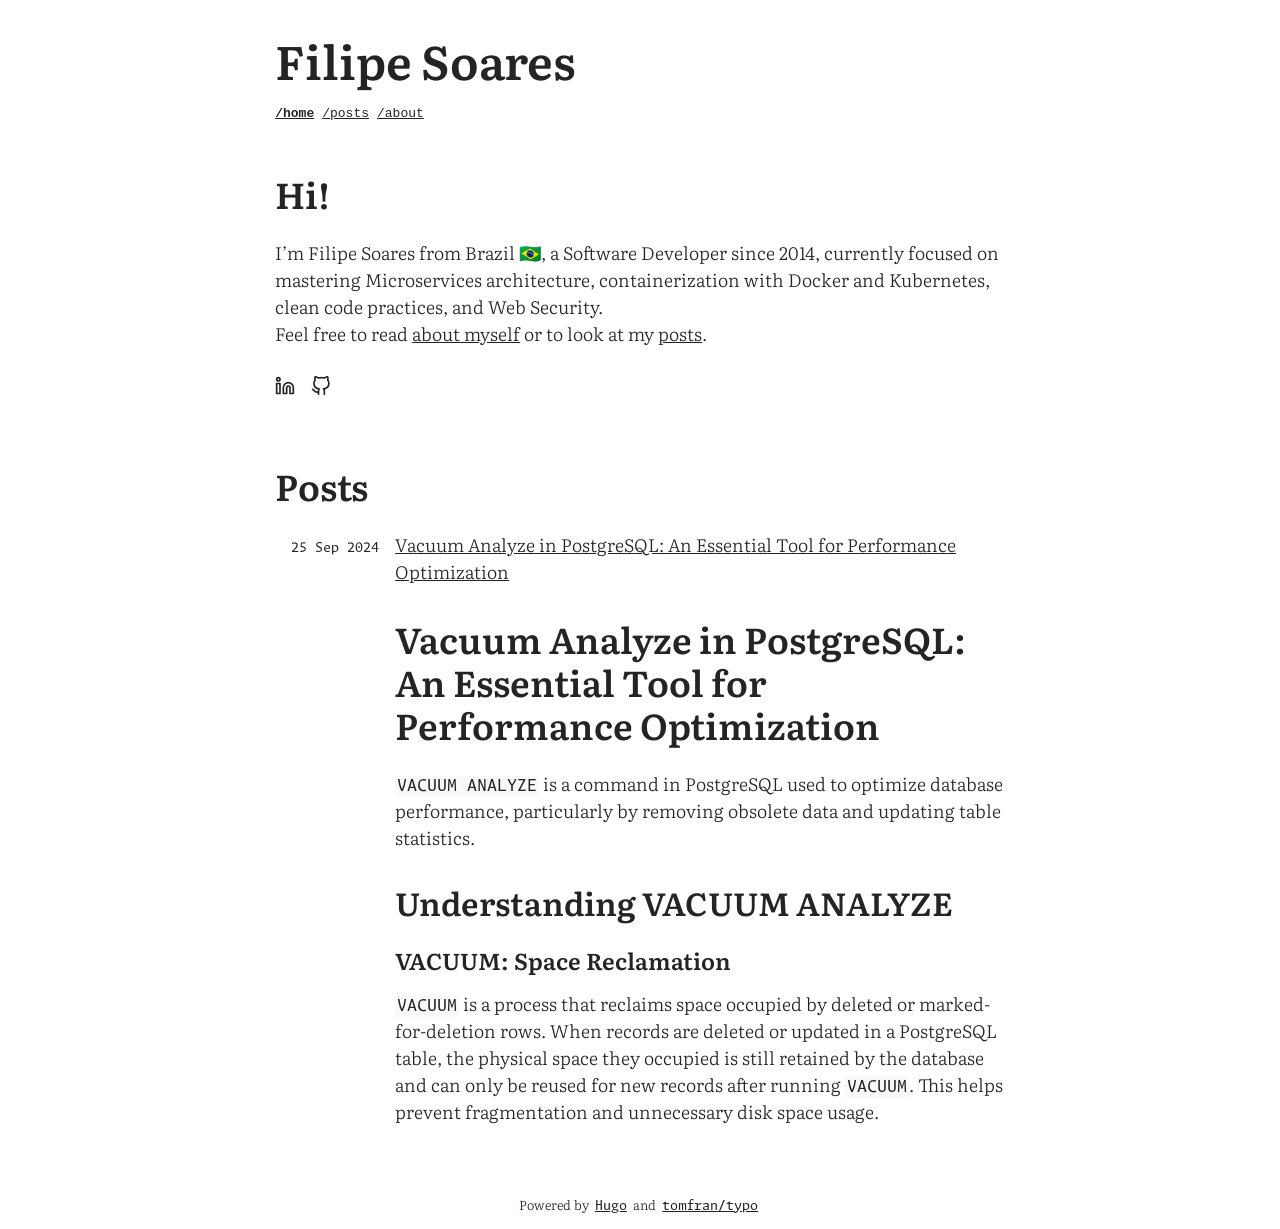
==== index.html @ 366a415b "first commit" ====
<!doctype html><html lang=en-us dir=ltr><head><meta name=generator content="Hugo 0.134.3"><meta charset=utf-8><meta name=viewport content="width=device-width"><link rel=icon type=image/ico href=https://filipecsoares.github.io//favicon.ico><link rel=icon type=image/png sizes=16x16 href=https://filipecsoares.github.io//favicon-16x16.png><link rel=icon type=image/png sizes=32x32 href=https://filipecsoares.github.io//favicon-32x32.png><link rel=icon type=image/png sizes=192x192 href=https://filipecsoares.github.io//android-chrome-192x192.png><link rel=apple-touch-icon sizes=180x180 href=https://filipecsoares.github.io//apple-touch-icon.png><link rel=alternate type=application/rss+xml href=https://filipecsoares.github.io/index.xml title="Filipe Soares"><meta name=description content="A tech-oriented personal blog by Filipe Soares."><title>Filipe Soares
</title><link rel=canonical href=https://filipecsoares.github.io/><link rel=stylesheet href=/assets/combined.min.1b30d651819daff0be2eb72e29c6d7b1e8846182d31842822600174f4a20be48.css media=all></head><body class=auto><div class=content><header><div class=header><h1 class=header-title>Filipe Soares</h1><div class=flex><p class="small bold"><a href=/>/home</a></p><p class=small><a href=/posts>/posts</a></p><p class=small><a href=/about>/about</a></p></div></div></header><main class=main><div class=intro><h1>Hi!</h1><p>I&rsquo;m Filipe Soares from Brazil 🇧🇷, a Software Developer since 2014, currently focused on mastering Microservices architecture, containerization with Docker and Kubernetes, clean code practices, and Web Security.<br>Feel free to read <a href=/about>about myself</a> or to look at my <a href=/posts>posts</a>.</p></div><div class=social-icons><a href=https://www.linkedin.com/in/filipe-soares-897a2151/ target=_blank rel="noopener noreferrer me" title=Linkedin><svg viewBox="0 0 24 24" fill="none" stroke="currentcolor" stroke-width="2" stroke-linecap="round" stroke-linejoin="round"><path d="M16 8a6 6 0 016 6v7h-4v-7a2 2 0 00-2-2 2 2 0 00-2 2v7h-4v-7a6 6 0 016-6z"/><rect x="2" y="9" width="4" height="12"/><circle cx="4" cy="4" r="2"/></svg>
</a><a href=https://github.com/filipecsoares target=_blank rel="noopener noreferrer me" title=Github><svg viewBox="0 0 24 24" fill="none" stroke="currentcolor" stroke-width="2" stroke-linecap="round" stroke-linejoin="round"><path d="M9 19c-5 1.5-5-2.5-7-3m14 6v-3.87a3.37 3.37.0 00-.94-2.61c3.14-.35 6.44-1.54 6.44-7A5.44 5.44.0 0020 4.77 5.07 5.07.0 0019.91 1S18.73.65 16 2.48a13.38 13.38.0 00-7 0C6.27.65 5.09 1 5.09 1A5.07 5.07.0 005 4.77 5.44 5.44.0 003.5 8.55c0 5.42 3.3 6.61 6.44 7A3.37 3.37.0 009 18.13V22"/></svg></a></div><div class=list-container><h1>Posts</h1><div class=post-line><p class=line-date>25 Sep 2024</p><div><p class=line-title><a href=/posts/001-vacuum-analyze/>Vacuum Analyze in PostgreSQL: An Essential Tool for Performance Optimization</a></p><p class=line-summary><h1 id=vacuum-analyze-in-postgresql-an-essential-tool-for-performance-optimization>Vacuum Analyze in PostgreSQL: An Essential Tool for Performance Optimization</h1><p><code>VACUUM ANALYZE</code> is a command in PostgreSQL used to optimize database performance, particularly by removing obsolete data and updating table statistics.</p><h2 id=understanding-vacuum-analyze>Understanding VACUUM ANALYZE</h2><h3 id=vacuum-space-reclamation>VACUUM: Space Reclamation</h3><p><code>VACUUM</code> is a process that reclaims space occupied by deleted or marked-for-deletion rows. When records are deleted or updated in a PostgreSQL table, the physical space they occupied is still retained by the database and can only be reused for new records after running <code>VACUUM</code>. This helps prevent fragmentation and unnecessary disk space usage.</p></p></div></div></div></main></div><footer><p>Powered by
<a href=https://gohugo.io/>Hugo</a>
and
<a href=https://github.com/tomfran/typo>tomfran/typo</a></p></footer></body><script>function isAuto(){return document.body.classList.contains("auto")}function setTheme(){if(!isAuto())return;document.body.classList.remove("auto");let e="light";window.matchMedia&&window.matchMedia("(prefers-color-scheme: dark)").matches&&(e="dark"),document.body.classList.add(e)}function invertBody(){document.body.classList.toggle("dark"),document.body.classList.toggle("light")}isAuto()&&window.matchMedia("(prefers-color-scheme: dark)").addListener(invertBody),setTheme()</script></html>
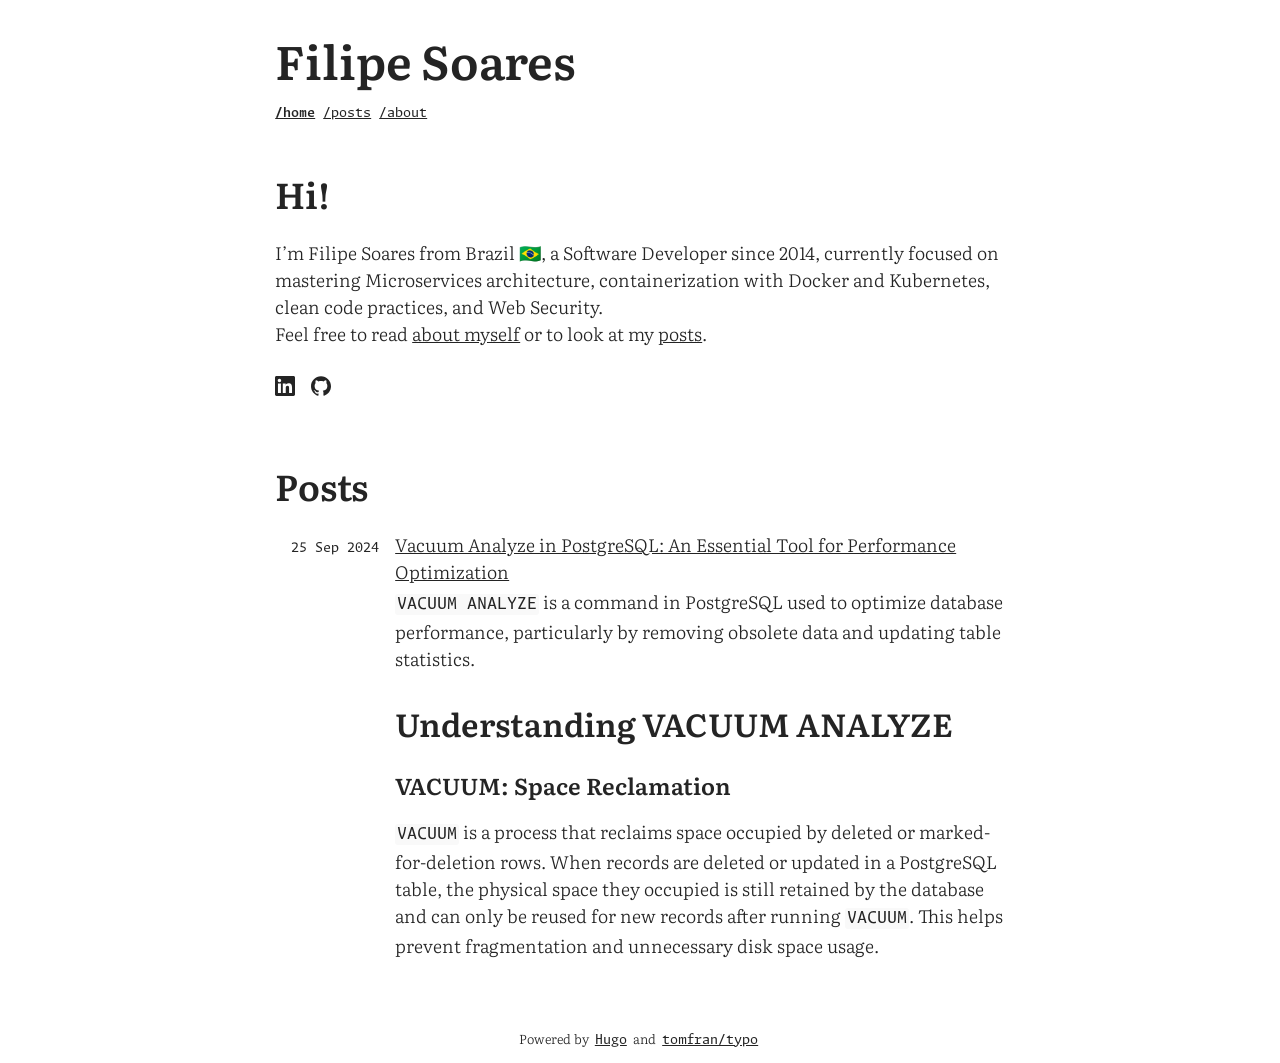
==== commit 56e4f852: "chore: deploy ce85b7a726a8fdcf5546899eb480bb266aabaed0 filipecsoares/personal-blog@ce85b7a726a8fdcf5" ====
--- a/index.html
+++ b/index.html
@@ -1,6 +1,8 @@
-<!doctype html><html lang=en-us dir=ltr><head><meta name=generator content="Hugo 0.134.3"><meta charset=utf-8><meta name=viewport content="width=device-width"><link rel=icon type=image/ico href=https://filipecsoares.github.io//favicon.ico><link rel=icon type=image/png sizes=16x16 href=https://filipecsoares.github.io//favicon-16x16.png><link rel=icon type=image/png sizes=32x32 href=https://filipecsoares.github.io//favicon-32x32.png><link rel=icon type=image/png sizes=192x192 href=https://filipecsoares.github.io//android-chrome-192x192.png><link rel=apple-touch-icon sizes=180x180 href=https://filipecsoares.github.io//apple-touch-icon.png><link rel=alternate type=application/rss+xml href=https://filipecsoares.github.io/index.xml title="Filipe Soares"><meta name=description content="A tech-oriented personal blog by Filipe Soares."><title>Filipe Soares
-</title><link rel=canonical href=https://filipecsoares.github.io/><link rel=stylesheet href=/assets/combined.min.1b30d651819daff0be2eb72e29c6d7b1e8846182d31842822600174f4a20be48.css media=all></head><body class=auto><div class=content><header><div class=header><h1 class=header-title>Filipe Soares</h1><div class=flex><p class="small bold"><a href=/>/home</a></p><p class=small><a href=/posts>/posts</a></p><p class=small><a href=/about>/about</a></p></div></div></header><main class=main><div class=intro><h1>Hi!</h1><p>I&rsquo;m Filipe Soares from Brazil 🇧🇷, a Software Developer since 2014, currently focused on mastering Microservices architecture, containerization with Docker and Kubernetes, clean code practices, and Web Security.<br>Feel free to read <a href=/about>about myself</a> or to look at my <a href=/posts>posts</a>.</p></div><div class=social-icons><a href=https://www.linkedin.com/in/filipe-soares-897a2151/ target=_blank rel="noopener noreferrer me" title=Linkedin><svg viewBox="0 0 24 24" fill="none" stroke="currentcolor" stroke-width="2" stroke-linecap="round" stroke-linejoin="round"><path d="M16 8a6 6 0 016 6v7h-4v-7a2 2 0 00-2-2 2 2 0 00-2 2v7h-4v-7a6 6 0 016-6z"/><rect x="2" y="9" width="4" height="12"/><circle cx="4" cy="4" r="2"/></svg>
-</a><a href=https://github.com/filipecsoares target=_blank rel="noopener noreferrer me" title=Github><svg viewBox="0 0 24 24" fill="none" stroke="currentcolor" stroke-width="2" stroke-linecap="round" stroke-linejoin="round"><path d="M9 19c-5 1.5-5-2.5-7-3m14 6v-3.87a3.37 3.37.0 00-.94-2.61c3.14-.35 6.44-1.54 6.44-7A5.44 5.44.0 0020 4.77 5.07 5.07.0 0019.91 1S18.73.65 16 2.48a13.38 13.38.0 00-7 0C6.27.65 5.09 1 5.09 1A5.07 5.07.0 005 4.77 5.44 5.44.0 003.5 8.55c0 5.42 3.3 6.61 6.44 7A3.37 3.37.0 009 18.13V22"/></svg></a></div><div class=list-container><h1>Posts</h1><div class=post-line><p class=line-date>25 Sep 2024</p><div><p class=line-title><a href=/posts/001-vacuum-analyze/>Vacuum Analyze in PostgreSQL: An Essential Tool for Performance Optimization</a></p><p class=line-summary><h1 id=vacuum-analyze-in-postgresql-an-essential-tool-for-performance-optimization>Vacuum Analyze in PostgreSQL: An Essential Tool for Performance Optimization</h1><p><code>VACUUM ANALYZE</code> is a command in PostgreSQL used to optimize database performance, particularly by removing obsolete data and updating table statistics.</p><h2 id=understanding-vacuum-analyze>Understanding VACUUM ANALYZE</h2><h3 id=vacuum-space-reclamation>VACUUM: Space Reclamation</h3><p><code>VACUUM</code> is a process that reclaims space occupied by deleted or marked-for-deletion rows. When records are deleted or updated in a PostgreSQL table, the physical space they occupied is still retained by the database and can only be reused for new records after running <code>VACUUM</code>. This helps prevent fragmentation and unnecessary disk space usage.</p></p></div></div></div></main></div><footer><p>Powered by
+<!doctype html><html lang=en-us dir=ltr><head><meta name=generator content="Hugo 0.145.0"><meta charset=utf-8><meta name=viewport content="width=device-width"><link rel=icon type=image/ico href=https://filipecsoares.github.io/favicon.ico><link rel=icon type=image/png sizes=16x16 href=https://filipecsoares.github.io/favicon-16x16.png><link rel=icon type=image/png sizes=32x32 href=https://filipecsoares.github.io/favicon-32x32.png><link rel=icon type=image/png sizes=192x192 href=https://filipecsoares.github.io/android-chrome-192x192.png><link rel=apple-touch-icon sizes=180x180 href=https://filipecsoares.github.io/apple-touch-icon.png><link rel=alternate type=application/rss+xml href=https://filipecsoares.github.io/index.xml title="Filipe Soares"><meta name=description content="A tech-oriented personal blog by Filipe Soares."><title>Filipe Soares
+</title><link rel=canonical href=https://filipecsoares.github.io/><meta property="og:url" content="https://filipecsoares.github.io/"><meta property="og:site_name" content="Filipe Soares"><meta property="og:title" content="Home"><meta property="og:description" content="A tech-oriented personal blog by Filipe Soares."><meta property="og:locale" content="en_us"><meta property="og:type" content="website"><link rel=stylesheet href=/assets/combined.min.986696bae60bdd77b77a75f8f93d58191302b8d9cef67e6dbd4c362e150c90b1.css media=all></head><body class=auto><div class=content><header><div class=header><h1 class=header-title><a href=https://filipecsoares.github.io/>Filipe Soares</a></h1><div class=header-menu><p class="small bold"><a href=/>/home</a></p><p class=small><a href=/posts>/posts</a></p><p class=small><a href=/about>/about</a></p></div></div></header><main class=main><div class=intro><h1>Hi!</h1><p>I&rsquo;m Filipe Soares from Brazil 🇧🇷, a Software Developer since 2014, currently focused on mastering Microservices architecture, containerization with Docker and Kubernetes, clean code practices, and Web Security.<br>Feel free to read <a href=/about>about myself</a> or to look at my <a href=/posts>posts</a>.</p></div><div class=social-icons><a href=https://www.linkedin.com/in/filipe-soares-897a2151/ target=_blank rel="noopener noreferrer me" title=Linkedin><svg role="img" fill="currentcolor" viewBox="0 0 24 24"><title>LinkedIn</title><path d="M20.447 20.452h-3.554v-5.569c0-1.328-.027-3.037-1.852-3.037-1.853.0-2.136 1.445-2.136 2.939v5.667H9.351V9h3.414v1.561h.046c.477-.9 1.637-1.85 3.37-1.85 3.601.0 4.267 2.37 4.267 5.455v6.286zM5.337 7.433c-1.144.0-2.063-.926-2.063-2.065.0-1.138.92-2.063 2.063-2.063 1.14.0 2.064.925 2.064 2.063.0 1.139-.925 2.065-2.064 2.065zm1.782 13.019H3.555V9h3.564v11.452zM22.225.0H1.771C.792.0.0.774.0 1.729v20.542C0 23.227.792 24 1.771 24h20.451C23.2 24 24 23.227 24 22.271V1.729C24 .774 23.2.0 22.222.0h.003z"/></svg>
+</a><a href=https://github.com/filipecsoares target=_blank rel="noopener noreferrer me" title=Github><svg role="img" fill="currentcolor" viewBox="0 0 24 24"><title>GitHub</title><path d="M12 .297c-6.63.0-12 5.373-12 12 0 5.303 3.438 9.8 8.205 11.385.6.113.82-.258.82-.577.0-.285-.01-1.04-.015-2.04-3.338.724-4.042-1.61-4.042-1.61C4.422 18.07 3.633 17.7 3.633 17.7c-1.087-.744.084-.729.084-.729 1.205.084 1.838 1.236 1.838 1.236 1.07 1.835 2.809 1.305 3.495.998.108-.776.417-1.305.76-1.605-2.665-.3-5.466-1.332-5.466-5.93.0-1.31.465-2.38 1.235-3.22-.135-.303-.54-1.523.105-3.176.0.0 1.005-.322 3.3 1.23.96-.267 1.98-.399 3-.405 1.02.006 2.04.138 3 .405 2.28-1.552 3.285-1.23 3.285-1.23.645 1.653.24 2.873.12 3.176.765.84 1.23 1.91 1.23 3.22.0 4.61-2.805 5.625-5.475 5.92.42.36.81 1.096.81 2.22.0 1.606-.015 2.896-.015 3.286.0.315.21.69.825.57C20.565 22.092 24 17.592 24 12.297c0-6.627-5.373-12-12-12"/></svg></a></div><div class=list-container><h1>Posts</h1><div class=post-line><p class=line-date>25 Sep 2024</p><div><p class=line-title><a href=/posts/001-vacuum-analyze/>Vacuum Analyze in PostgreSQL: An Essential Tool for Performance Optimization</a></p><p class=line-summary><p><code>VACUUM ANALYZE</code> is a command in PostgreSQL used to optimize database performance, particularly by removing obsolete data and updating table statistics.</p><h2 class=heading id=understanding-vacuum-analyze>Understanding VACUUM ANALYZE
+<a class=anchor href=#understanding-vacuum-analyze>#</a></h2><h3 class=heading id=vacuum-space-reclamation>VACUUM: Space Reclamation
+<a class=anchor href=#vacuum-space-reclamation>#</a></h3><p><code>VACUUM</code> is a process that reclaims space occupied by deleted or marked-for-deletion rows. When records are deleted or updated in a PostgreSQL table, the physical space they occupied is still retained by the database and can only be reused for new records after running <code>VACUUM</code>. This helps prevent fragmentation and unnecessary disk space usage.</p></p></div></div></div></main></div><footer><p>Powered by
 <a href=https://gohugo.io/>Hugo</a>
 and
-<a href=https://github.com/tomfran/typo>tomfran/typo</a></p></footer></body><script>function isAuto(){return document.body.classList.contains("auto")}function setTheme(){if(!isAuto())return;document.body.classList.remove("auto");let e="light";window.matchMedia&&window.matchMedia("(prefers-color-scheme: dark)").matches&&(e="dark"),document.body.classList.add(e)}function invertBody(){document.body.classList.toggle("dark"),document.body.classList.toggle("light")}isAuto()&&window.matchMedia("(prefers-color-scheme: dark)").addListener(invertBody),setTheme()</script></html>+<a href=https://github.com/tomfran/typo>tomfran/typo</a></p></footer></body><script defer src=/js/copy-code.js></script></html>
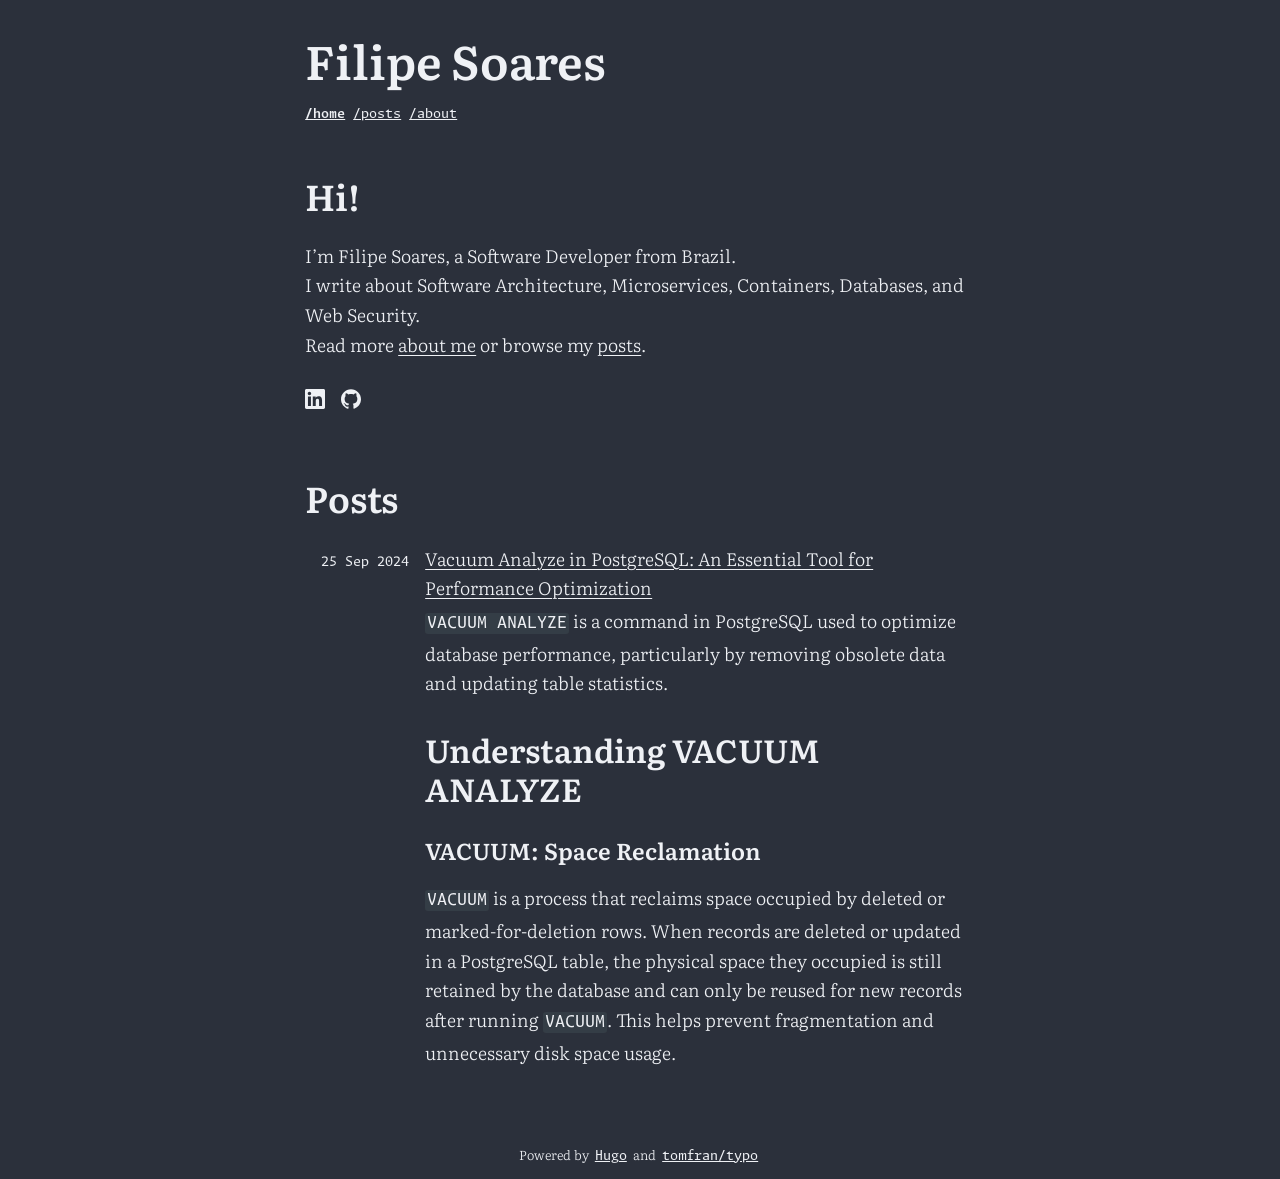
==== commit 17e6d643: "chore: deploy ad735365f435cac899cf99bf99f26e5c79371c47 filipecsoares/personal-blog@ad735365f435cac89" ====
--- a/index.html
+++ b/index.html
@@ -1,5 +1,5 @@
 <!doctype html><html lang=en-us dir=ltr><head><meta name=generator content="Hugo 0.145.0"><meta charset=utf-8><meta name=viewport content="width=device-width"><link rel=icon type=image/ico href=https://filipecsoares.github.io/favicon.ico><link rel=icon type=image/png sizes=16x16 href=https://filipecsoares.github.io/favicon-16x16.png><link rel=icon type=image/png sizes=32x32 href=https://filipecsoares.github.io/favicon-32x32.png><link rel=icon type=image/png sizes=192x192 href=https://filipecsoares.github.io/android-chrome-192x192.png><link rel=apple-touch-icon sizes=180x180 href=https://filipecsoares.github.io/apple-touch-icon.png><link rel=alternate type=application/rss+xml href=https://filipecsoares.github.io/index.xml title="Filipe Soares"><meta name=description content="A tech-oriented personal blog by Filipe Soares."><title>Filipe Soares
-</title><link rel=canonical href=https://filipecsoares.github.io/><meta property="og:url" content="https://filipecsoares.github.io/"><meta property="og:site_name" content="Filipe Soares"><meta property="og:title" content="Home"><meta property="og:description" content="A tech-oriented personal blog by Filipe Soares."><meta property="og:locale" content="en_us"><meta property="og:type" content="website"><link rel=stylesheet href=/assets/combined.min.986696bae60bdd77b77a75f8f93d58191302b8d9cef67e6dbd4c362e150c90b1.css media=all></head><body class=auto><div class=content><header><div class=header><h1 class=header-title><a href=https://filipecsoares.github.io/>Filipe Soares</a></h1><div class=header-menu><p class="small bold"><a href=/>/home</a></p><p class=small><a href=/posts>/posts</a></p><p class=small><a href=/about>/about</a></p></div></div></header><main class=main><div class=intro><h1>Hi!</h1><p>I&rsquo;m Filipe Soares from Brazil 🇧🇷, a Software Developer since 2014, currently focused on mastering Microservices architecture, containerization with Docker and Kubernetes, clean code practices, and Web Security.<br>Feel free to read <a href=/about>about myself</a> or to look at my <a href=/posts>posts</a>.</p></div><div class=social-icons><a href=https://www.linkedin.com/in/filipe-soares-897a2151/ target=_blank rel="noopener noreferrer me" title=Linkedin><svg role="img" fill="currentcolor" viewBox="0 0 24 24"><title>LinkedIn</title><path d="M20.447 20.452h-3.554v-5.569c0-1.328-.027-3.037-1.852-3.037-1.853.0-2.136 1.445-2.136 2.939v5.667H9.351V9h3.414v1.561h.046c.477-.9 1.637-1.85 3.37-1.85 3.601.0 4.267 2.37 4.267 5.455v6.286zM5.337 7.433c-1.144.0-2.063-.926-2.063-2.065.0-1.138.92-2.063 2.063-2.063 1.14.0 2.064.925 2.064 2.063.0 1.139-.925 2.065-2.064 2.065zm1.782 13.019H3.555V9h3.564v11.452zM22.225.0H1.771C.792.0.0.774.0 1.729v20.542C0 23.227.792 24 1.771 24h20.451C23.2 24 24 23.227 24 22.271V1.729C24 .774 23.2.0 22.222.0h.003z"/></svg>
+</title><link rel=canonical href=https://filipecsoares.github.io/><meta property="og:url" content="https://filipecsoares.github.io/"><meta property="og:site_name" content="Filipe Soares"><meta property="og:title" content="Home"><meta property="og:description" content="A tech-oriented personal blog by Filipe Soares."><meta property="og:locale" content="en_us"><meta property="og:type" content="website"><link rel=stylesheet href=/assets/combined.min.98bc8a9d20e5dddbe1373adcd00b623c10fc2f37ee3e8cc8034fe7d6aed937bc.css media=all></head><body class=dark><div class=content><header><div class=header><h1 class=header-title><a href=https://filipecsoares.github.io/>Filipe Soares</a></h1><div class=header-menu><p class="small bold"><a href=/>/home</a></p><p class=small><a href=/posts>/posts</a></p><p class=small><a href=/about>/about</a></p></div></div></header><main class=main><div class=intro><h1>Hi!</h1><p>I&rsquo;m Filipe Soares, a Software Developer from Brazil.<br>I write about Software Architecture, Microservices, Containers, Databases, and Web Security.<br>Read more <a href=/about>about me</a> or browse my <a href=/posts>posts</a>.</p></div><div class=social-icons><a href=https://www.linkedin.com/in/filipe-soares-897a2151/ target=_blank rel="noopener noreferrer me" title=Linkedin><svg role="img" fill="currentcolor" viewBox="0 0 24 24"><title>LinkedIn</title><path d="M20.447 20.452h-3.554v-5.569c0-1.328-.027-3.037-1.852-3.037-1.853.0-2.136 1.445-2.136 2.939v5.667H9.351V9h3.414v1.561h.046c.477-.9 1.637-1.85 3.37-1.85 3.601.0 4.267 2.37 4.267 5.455v6.286zM5.337 7.433c-1.144.0-2.063-.926-2.063-2.065.0-1.138.92-2.063 2.063-2.063 1.14.0 2.064.925 2.064 2.063.0 1.139-.925 2.065-2.064 2.065zm1.782 13.019H3.555V9h3.564v11.452zM22.225.0H1.771C.792.0.0.774.0 1.729v20.542C0 23.227.792 24 1.771 24h20.451C23.2 24 24 23.227 24 22.271V1.729C24 .774 23.2.0 22.222.0h.003z"/></svg>
 </a><a href=https://github.com/filipecsoares target=_blank rel="noopener noreferrer me" title=Github><svg role="img" fill="currentcolor" viewBox="0 0 24 24"><title>GitHub</title><path d="M12 .297c-6.63.0-12 5.373-12 12 0 5.303 3.438 9.8 8.205 11.385.6.113.82-.258.82-.577.0-.285-.01-1.04-.015-2.04-3.338.724-4.042-1.61-4.042-1.61C4.422 18.07 3.633 17.7 3.633 17.7c-1.087-.744.084-.729.084-.729 1.205.084 1.838 1.236 1.838 1.236 1.07 1.835 2.809 1.305 3.495.998.108-.776.417-1.305.76-1.605-2.665-.3-5.466-1.332-5.466-5.93.0-1.31.465-2.38 1.235-3.22-.135-.303-.54-1.523.105-3.176.0.0 1.005-.322 3.3 1.23.96-.267 1.98-.399 3-.405 1.02.006 2.04.138 3 .405 2.28-1.552 3.285-1.23 3.285-1.23.645 1.653.24 2.873.12 3.176.765.84 1.23 1.91 1.23 3.22.0 4.61-2.805 5.625-5.475 5.92.42.36.81 1.096.81 2.22.0 1.606-.015 2.896-.015 3.286.0.315.21.69.825.57C20.565 22.092 24 17.592 24 12.297c0-6.627-5.373-12-12-12"/></svg></a></div><div class=list-container><h1>Posts</h1><div class=post-line><p class=line-date>25 Sep 2024</p><div><p class=line-title><a href=/posts/001-vacuum-analyze/>Vacuum Analyze in PostgreSQL: An Essential Tool for Performance Optimization</a></p><p class=line-summary><p><code>VACUUM ANALYZE</code> is a command in PostgreSQL used to optimize database performance, particularly by removing obsolete data and updating table statistics.</p><h2 class=heading id=understanding-vacuum-analyze>Understanding VACUUM ANALYZE
 <a class=anchor href=#understanding-vacuum-analyze>#</a></h2><h3 class=heading id=vacuum-space-reclamation>VACUUM: Space Reclamation
 <a class=anchor href=#vacuum-space-reclamation>#</a></h3><p><code>VACUUM</code> is a process that reclaims space occupied by deleted or marked-for-deletion rows. When records are deleted or updated in a PostgreSQL table, the physical space they occupied is still retained by the database and can only be reused for new records after running <code>VACUUM</code>. This helps prevent fragmentation and unnecessary disk space usage.</p></p></div></div></div></main></div><footer><p>Powered by
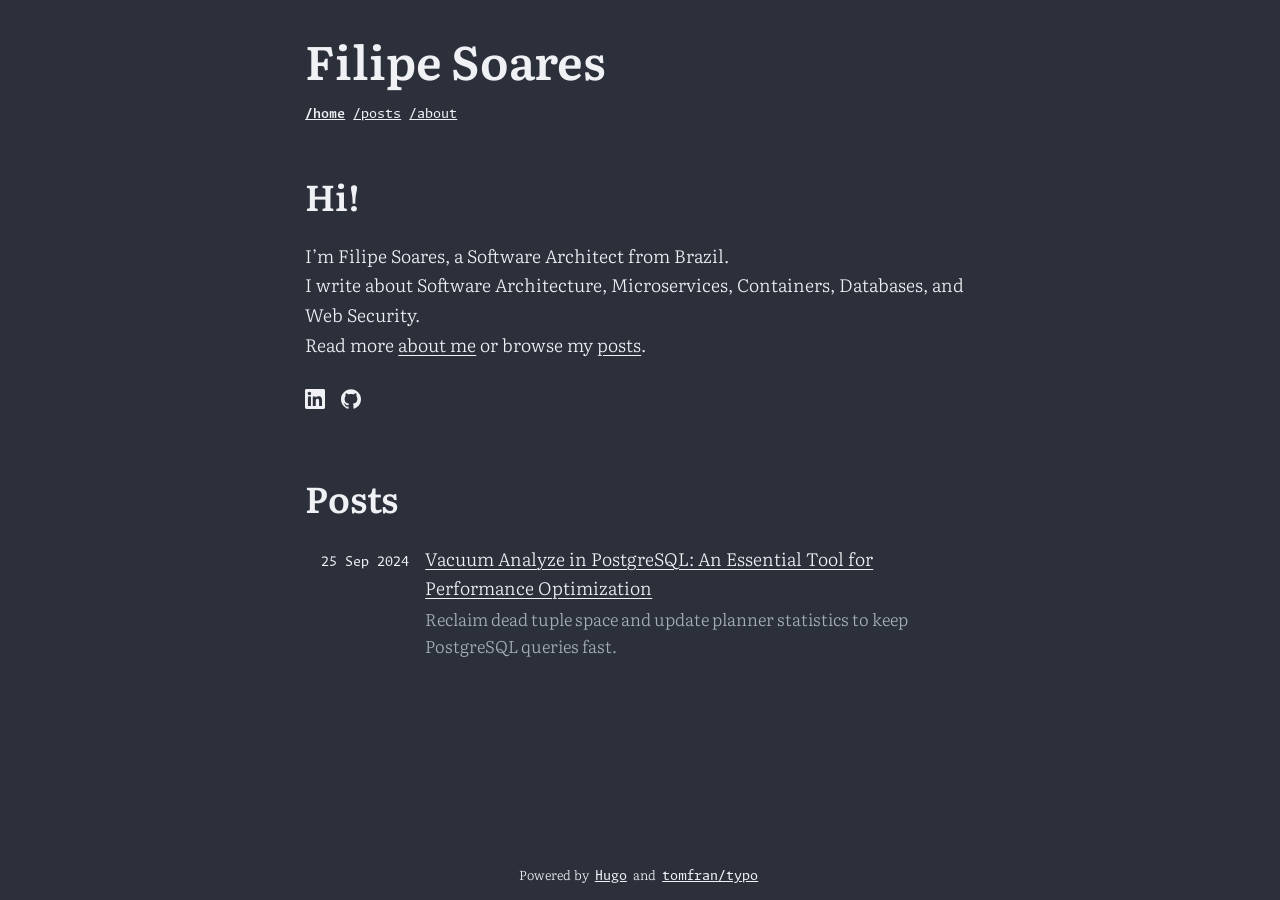
==== commit d1fbdb92: "chore: deploy 16db75926c0246925d2703071b84ebb5c7761dc2 filipecsoares/personal-blog@16db75926c0246925" ====
--- a/index.html
+++ b/index.html
@@ -1,8 +1,6 @@
 <!doctype html><html lang=en-us dir=ltr><head><meta name=generator content="Hugo 0.145.0"><meta charset=utf-8><meta name=viewport content="width=device-width"><link rel=icon type=image/ico href=https://filipecsoares.github.io/favicon.ico><link rel=icon type=image/png sizes=16x16 href=https://filipecsoares.github.io/favicon-16x16.png><link rel=icon type=image/png sizes=32x32 href=https://filipecsoares.github.io/favicon-32x32.png><link rel=icon type=image/png sizes=192x192 href=https://filipecsoares.github.io/android-chrome-192x192.png><link rel=apple-touch-icon sizes=180x180 href=https://filipecsoares.github.io/apple-touch-icon.png><link rel=alternate type=application/rss+xml href=https://filipecsoares.github.io/index.xml title="Filipe Soares"><meta name=description content="A tech-oriented personal blog by Filipe Soares."><title>Filipe Soares
-</title><link rel=canonical href=https://filipecsoares.github.io/><meta property="og:url" content="https://filipecsoares.github.io/"><meta property="og:site_name" content="Filipe Soares"><meta property="og:title" content="Home"><meta property="og:description" content="A tech-oriented personal blog by Filipe Soares."><meta property="og:locale" content="en_us"><meta property="og:type" content="website"><link rel=stylesheet href=/assets/combined.min.98bc8a9d20e5dddbe1373adcd00b623c10fc2f37ee3e8cc8034fe7d6aed937bc.css media=all></head><body class=dark><div class=content><header><div class=header><h1 class=header-title><a href=https://filipecsoares.github.io/>Filipe Soares</a></h1><div class=header-menu><p class="small bold"><a href=/>/home</a></p><p class=small><a href=/posts>/posts</a></p><p class=small><a href=/about>/about</a></p></div></div></header><main class=main><div class=intro><h1>Hi!</h1><p>I&rsquo;m Filipe Soares, a Software Developer from Brazil.<br>I write about Software Architecture, Microservices, Containers, Databases, and Web Security.<br>Read more <a href=/about>about me</a> or browse my <a href=/posts>posts</a>.</p></div><div class=social-icons><a href=https://www.linkedin.com/in/filipe-soares-897a2151/ target=_blank rel="noopener noreferrer me" title=Linkedin><svg role="img" fill="currentcolor" viewBox="0 0 24 24"><title>LinkedIn</title><path d="M20.447 20.452h-3.554v-5.569c0-1.328-.027-3.037-1.852-3.037-1.853.0-2.136 1.445-2.136 2.939v5.667H9.351V9h3.414v1.561h.046c.477-.9 1.637-1.85 3.37-1.85 3.601.0 4.267 2.37 4.267 5.455v6.286zM5.337 7.433c-1.144.0-2.063-.926-2.063-2.065.0-1.138.92-2.063 2.063-2.063 1.14.0 2.064.925 2.064 2.063.0 1.139-.925 2.065-2.064 2.065zm1.782 13.019H3.555V9h3.564v11.452zM22.225.0H1.771C.792.0.0.774.0 1.729v20.542C0 23.227.792 24 1.771 24h20.451C23.2 24 24 23.227 24 22.271V1.729C24 .774 23.2.0 22.222.0h.003z"/></svg>
-</a><a href=https://github.com/filipecsoares target=_blank rel="noopener noreferrer me" title=Github><svg role="img" fill="currentcolor" viewBox="0 0 24 24"><title>GitHub</title><path d="M12 .297c-6.63.0-12 5.373-12 12 0 5.303 3.438 9.8 8.205 11.385.6.113.82-.258.82-.577.0-.285-.01-1.04-.015-2.04-3.338.724-4.042-1.61-4.042-1.61C4.422 18.07 3.633 17.7 3.633 17.7c-1.087-.744.084-.729.084-.729 1.205.084 1.838 1.236 1.838 1.236 1.07 1.835 2.809 1.305 3.495.998.108-.776.417-1.305.76-1.605-2.665-.3-5.466-1.332-5.466-5.93.0-1.31.465-2.38 1.235-3.22-.135-.303-.54-1.523.105-3.176.0.0 1.005-.322 3.3 1.23.96-.267 1.98-.399 3-.405 1.02.006 2.04.138 3 .405 2.28-1.552 3.285-1.23 3.285-1.23.645 1.653.24 2.873.12 3.176.765.84 1.23 1.91 1.23 3.22.0 4.61-2.805 5.625-5.475 5.92.42.36.81 1.096.81 2.22.0 1.606-.015 2.896-.015 3.286.0.315.21.69.825.57C20.565 22.092 24 17.592 24 12.297c0-6.627-5.373-12-12-12"/></svg></a></div><div class=list-container><h1>Posts</h1><div class=post-line><p class=line-date>25 Sep 2024</p><div><p class=line-title><a href=/posts/001-vacuum-analyze/>Vacuum Analyze in PostgreSQL: An Essential Tool for Performance Optimization</a></p><p class=line-summary><p><code>VACUUM ANALYZE</code> is a command in PostgreSQL used to optimize database performance, particularly by removing obsolete data and updating table statistics.</p><h2 class=heading id=understanding-vacuum-analyze>Understanding VACUUM ANALYZE
-<a class=anchor href=#understanding-vacuum-analyze>#</a></h2><h3 class=heading id=vacuum-space-reclamation>VACUUM: Space Reclamation
-<a class=anchor href=#vacuum-space-reclamation>#</a></h3><p><code>VACUUM</code> is a process that reclaims space occupied by deleted or marked-for-deletion rows. When records are deleted or updated in a PostgreSQL table, the physical space they occupied is still retained by the database and can only be reused for new records after running <code>VACUUM</code>. This helps prevent fragmentation and unnecessary disk space usage.</p></p></div></div></div></main></div><footer><p>Powered by
+</title><link rel=canonical href=https://filipecsoares.github.io/><meta property="og:url" content="https://filipecsoares.github.io/"><meta property="og:site_name" content="Filipe Soares"><meta property="og:title" content="Home"><meta property="og:description" content="A tech-oriented personal blog by Filipe Soares."><meta property="og:locale" content="en_us"><meta property="og:type" content="website"><link rel=stylesheet href=/assets/combined.min.cbad617f471280ddb3e4838e2e919dafd081b951643046fc30d4e37cb8e01750.css media=all></head><body class=dark><div class=content><header><div class=header><h1 class=header-title><a href=https://filipecsoares.github.io/>Filipe Soares</a></h1><div class=header-menu><p class="small bold"><a href=/>/home</a></p><p class=small><a href=/posts>/posts</a></p><p class=small><a href=/about>/about</a></p></div></div></header><main class=main><div class=intro><h1>Hi!</h1><p>I&rsquo;m Filipe Soares, a Software Architect from Brazil.<br>I write about Software Architecture, Microservices, Containers, Databases, and Web Security.<br>Read more <a href=/about>about me</a> or browse my <a href=/posts>posts</a>.</p></div><div class=social-icons><a href=https://www.linkedin.com/in/filipe-soares-897a2151/ target=_blank rel="noopener noreferrer me" title=Linkedin><svg role="img" fill="currentcolor" viewBox="0 0 24 24"><title>LinkedIn</title><path d="M20.447 20.452h-3.554v-5.569c0-1.328-.027-3.037-1.852-3.037-1.853.0-2.136 1.445-2.136 2.939v5.667H9.351V9h3.414v1.561h.046c.477-.9 1.637-1.85 3.37-1.85 3.601.0 4.267 2.37 4.267 5.455v6.286zM5.337 7.433c-1.144.0-2.063-.926-2.063-2.065.0-1.138.92-2.063 2.063-2.063 1.14.0 2.064.925 2.064 2.063.0 1.139-.925 2.065-2.064 2.065zm1.782 13.019H3.555V9h3.564v11.452zM22.225.0H1.771C.792.0.0.774.0 1.729v20.542C0 23.227.792 24 1.771 24h20.451C23.2 24 24 23.227 24 22.271V1.729C24 .774 23.2.0 22.222.0h.003z"/></svg>
+</a><a href=https://github.com/filipecsoares target=_blank rel="noopener noreferrer me" title=Github><svg role="img" fill="currentcolor" viewBox="0 0 24 24"><title>GitHub</title><path d="M12 .297c-6.63.0-12 5.373-12 12 0 5.303 3.438 9.8 8.205 11.385.6.113.82-.258.82-.577.0-.285-.01-1.04-.015-2.04-3.338.724-4.042-1.61-4.042-1.61C4.422 18.07 3.633 17.7 3.633 17.7c-1.087-.744.084-.729.084-.729 1.205.084 1.838 1.236 1.838 1.236 1.07 1.835 2.809 1.305 3.495.998.108-.776.417-1.305.76-1.605-2.665-.3-5.466-1.332-5.466-5.93.0-1.31.465-2.38 1.235-3.22-.135-.303-.54-1.523.105-3.176.0.0 1.005-.322 3.3 1.23.96-.267 1.98-.399 3-.405 1.02.006 2.04.138 3 .405 2.28-1.552 3.285-1.23 3.285-1.23.645 1.653.24 2.873.12 3.176.765.84 1.23 1.91 1.23 3.22.0 4.61-2.805 5.625-5.475 5.92.42.36.81 1.096.81 2.22.0 1.606-.015 2.896-.015 3.286.0.315.21.69.825.57C20.565 22.092 24 17.592 24 12.297c0-6.627-5.373-12-12-12"/></svg></a></div><div class=list-container><h1>Posts</h1><div class=post-line><p class=line-date>25 Sep 2024</p><div><p class=line-title><a href=/posts/001-vacuum-analyze/>Vacuum Analyze in PostgreSQL: An Essential Tool for Performance Optimization</a></p><p class=line-summary>Reclaim dead tuple space and update planner statistics to keep PostgreSQL queries fast.</p></div></div></div></main></div><footer><p>Powered by
 <a href=https://gohugo.io/>Hugo</a>
 and
 <a href=https://github.com/tomfran/typo>tomfran/typo</a></p></footer></body><script defer src=/js/copy-code.js></script></html>
